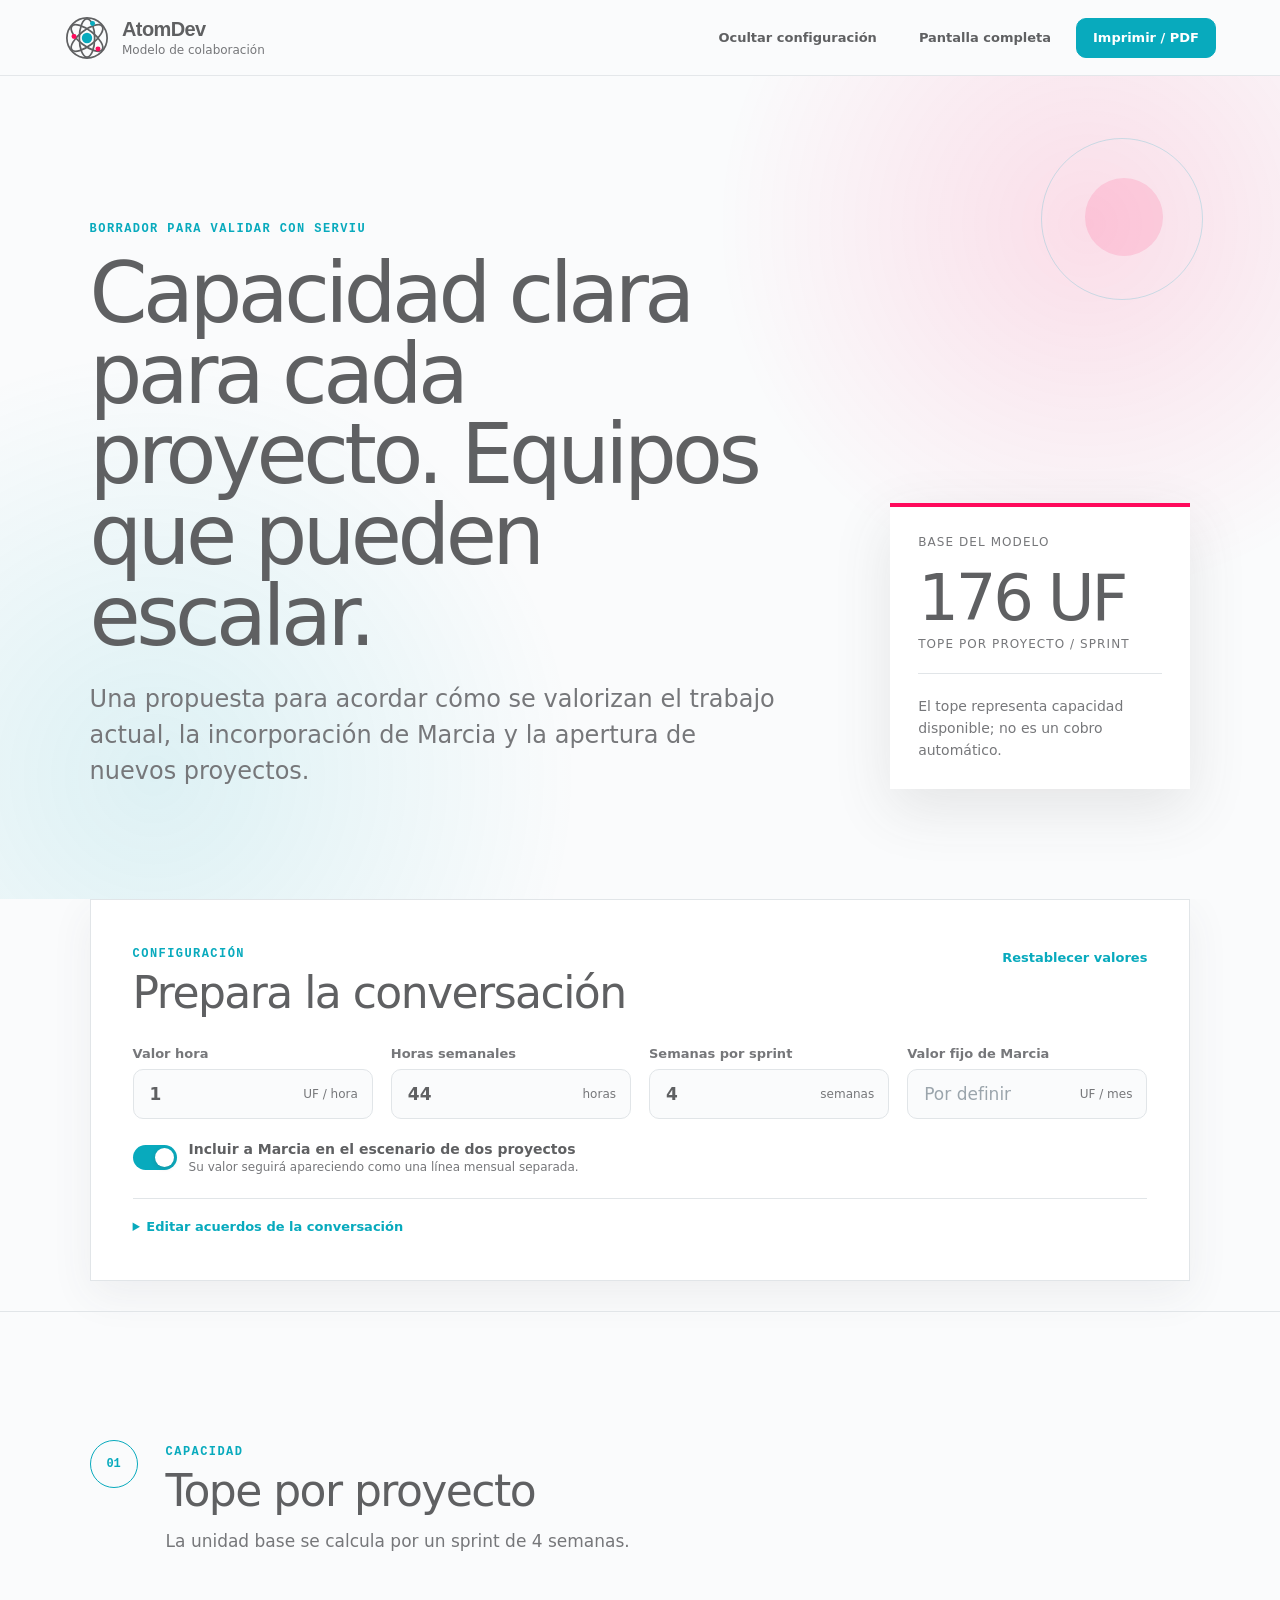
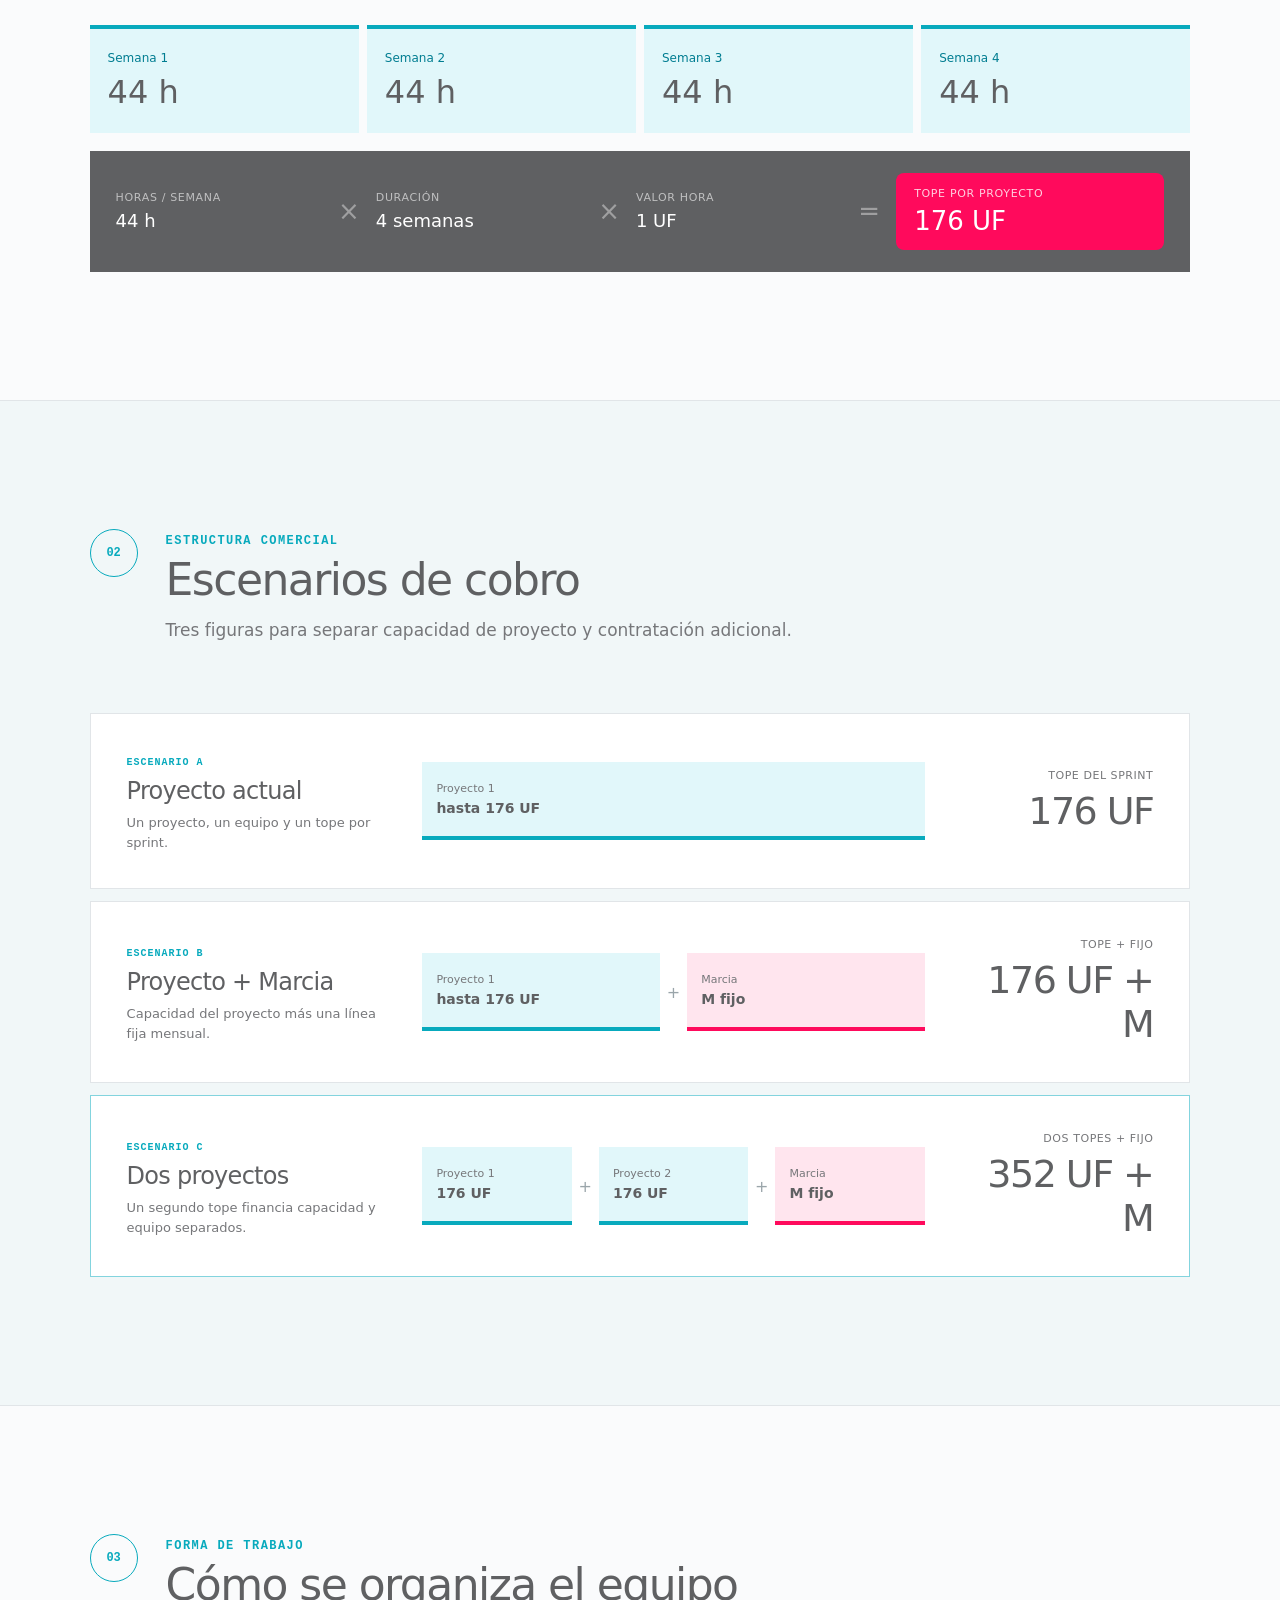
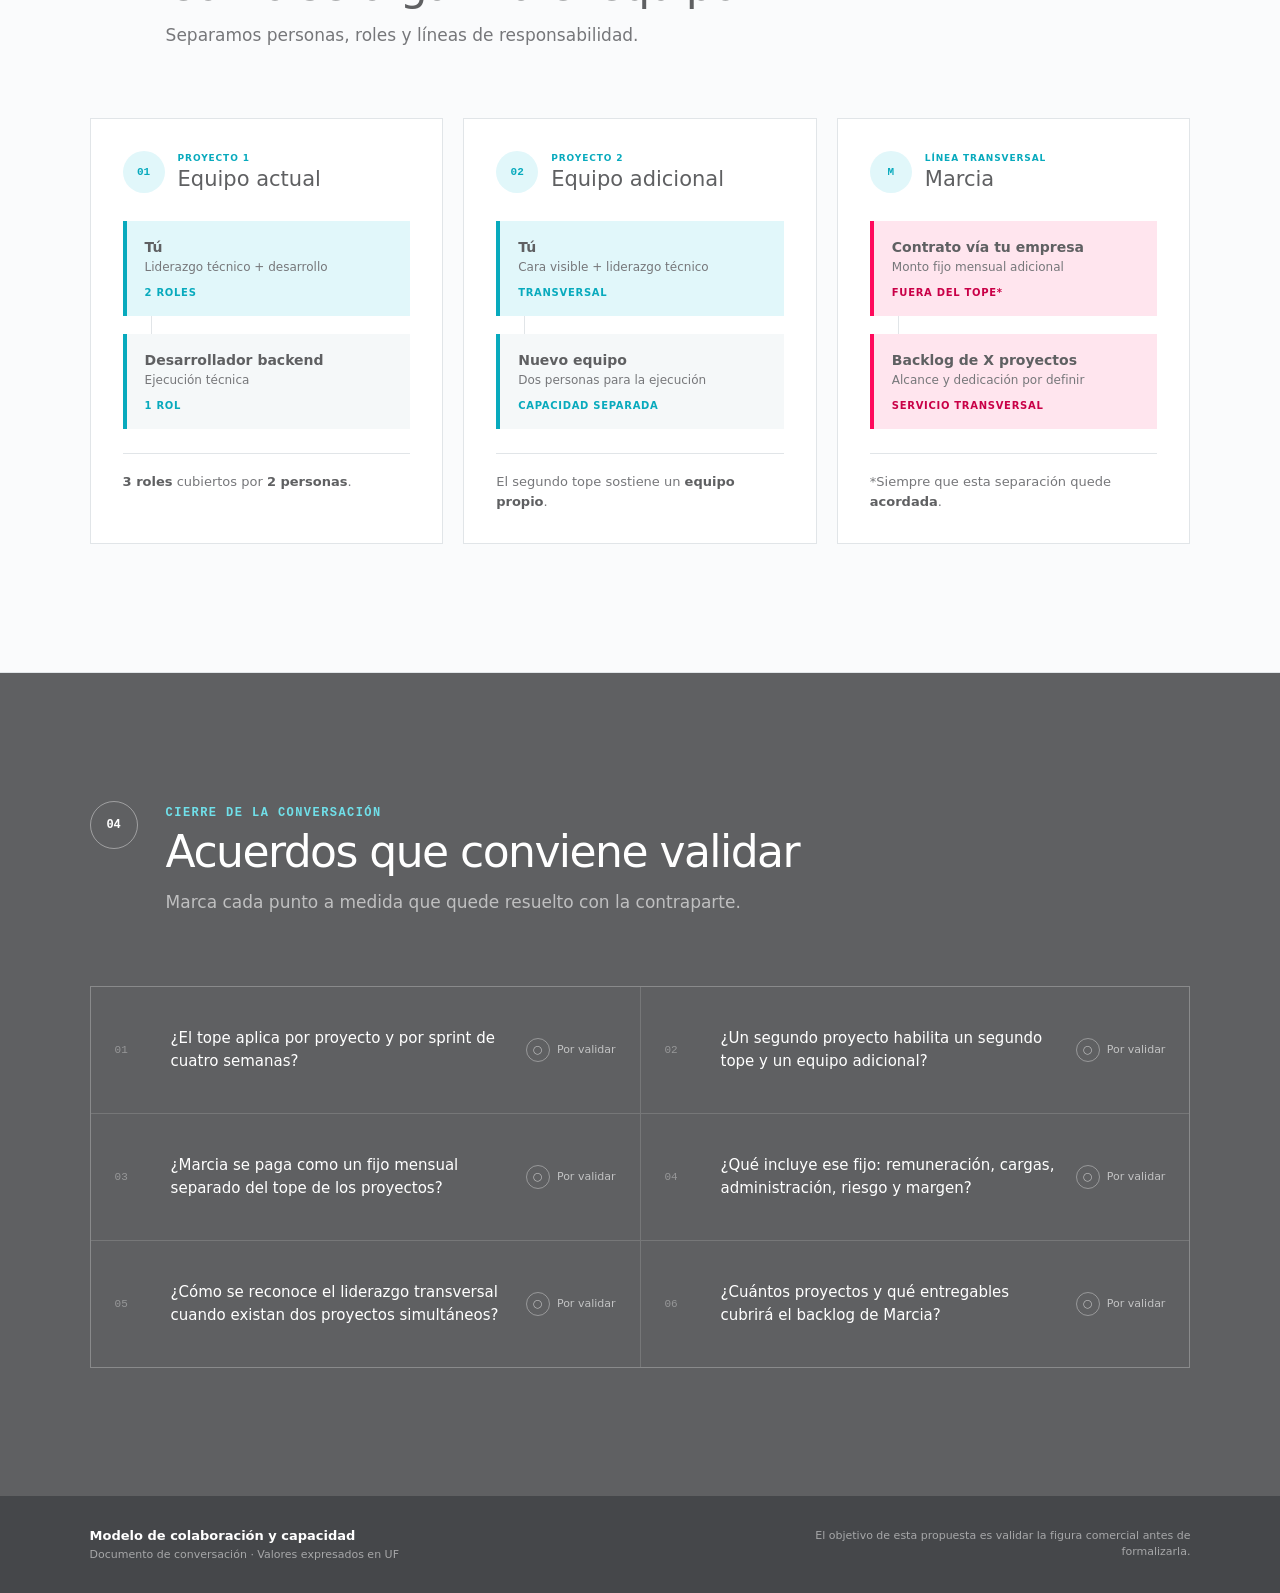
==== modelo-colaboracion-serviu-html/index.html @ a987d075 "Add AtomDev proposal projects" ====
<!doctype html>
<html lang="es">
<head>
  <meta charset="utf-8">
  <meta name="viewport" content="width=device-width, initial-scale=1">
  <meta name="description" content="Propuesta visual para validar capacidad, equipos y escenarios comerciales con SERVIU.">
  <title>Modelo de colaboración y capacidad</title>
  <style>
    :root {
      --ink: #5f6062;
      --ink-soft: #76777a;
      --paper: #fafbfc;
      --surface: #fff;
      --line: #e1e5e8;
      --teal: #08aabd;
      --teal-dark: #007d91;
      --teal-light: #e1f7fa;
      --coral: #ff0a5c;
      --coral-light: #ffe5ee;
      --shadow: 0 20px 55px rgba(75, 76, 78, .12);
    }

    * { box-sizing: border-box; }
    html { scroll-behavior: smooth; }
    body {
      margin: 0;
      background: var(--paper);
      color: var(--ink);
      font-family: Inter, ui-sans-serif, system-ui, -apple-system, BlinkMacSystemFont, "Segoe UI", Arial, sans-serif;
      -webkit-font-smoothing: antialiased;
    }
    button, input { font: inherit; }
    button { color: inherit; }
    button:focus-visible, .text-button:focus-visible, .icon-button:focus-visible,
    .agreement-card:focus-visible, input:focus-visible, summary:focus-visible {
      outline: 3px solid rgba(8, 170, 189, .24);
      outline-offset: 2px;
    }
    .site-shell { min-height: 100vh; overflow: hidden; }
    .topbar {
      position: sticky; z-index: 50; top: 0;
      display: flex; align-items: center; justify-content: space-between;
      min-height: 76px; padding: 12px clamp(22px, 5vw, 76px);
      border-bottom: 1px solid rgba(225,229,232,.9);
      background: rgba(250,251,252,.94); backdrop-filter: blur(16px);
    }
    .brand { display: flex; align-items: center; gap: 12px; color: var(--ink); text-decoration: none; }
    .brand-mark { display: grid; width: 46px; height: 46px; place-items: center; }
    .brand-mark svg { display: block; width: 46px; height: 46px; }
    .brand strong, .brand small { display: block; }
    .brand strong { font-family: Calibri, "Segoe UI", sans-serif; font-size: 20px; font-weight: 600; letter-spacing: -.03em; }
    .brand small { margin-top: 2px; color: var(--ink-soft); font-size: 12px; }
    .top-actions { display: flex; align-items: center; gap: 8px; }
    .button {
      min-height: 40px; padding: 0 16px; border: 1px solid var(--line); border-radius: 10px;
      background: var(--surface); cursor: pointer; font-size: 13px; font-weight: 600;
      transition: transform 160ms ease, border-color 160ms ease, background 160ms ease;
    }
    .button:hover { transform: translateY(-1px); border-color: #b5c0bd; }
    .button-primary { border-color: var(--teal); background: var(--teal); color: #fff; }
    .button-primary:hover { border-color: var(--teal-dark); background: var(--teal-dark); }
    .button-ghost { border-color: transparent; background: transparent; }
    .button-small { min-height: 36px; padding-inline: 13px; }
    .hero {
      position: relative; display: grid; grid-template-columns: minmax(0,1.4fr) minmax(260px,.6fr);
      gap: clamp(36px,8vw,100px); align-items: end; min-height: 570px;
      padding: clamp(80px,11vw,145px) clamp(22px,7vw,108px) clamp(72px,9vw,110px);
      background: radial-gradient(circle at 85% 18%, rgba(255,10,92,.12), transparent 29%),
        radial-gradient(circle at 12% 85%, rgba(8,170,189,.12), transparent 32%), var(--paper);
    }
    .hero::before { position: absolute; top: 62px; right: 6vw; width: 160px; height: 160px; border: 1px solid rgba(8,170,189,.2); border-radius: 50%; content: ""; }
    .hero::after { position: absolute; top: 102px; right: calc(6vw + 40px); width: 78px; height: 78px; border-radius: 50%; background: rgba(255,10,92,.12); content: ""; }
    .hero-copy, .hero-summary { position: relative; z-index: 1; }
    .hero-copy { max-width: 850px; }
    .eyebrow, .section-kicker {
      color: var(--teal); font-family: ui-monospace, SFMono-Regular, Menlo, monospace;
      font-size: 12px; font-weight: 600; letter-spacing: .12em;
    }
    .hero h1 { max-width: 920px; margin: 18px 0 24px; font-size: clamp(46px,6.5vw,88px); font-weight: 500; letter-spacing: -.055em; line-height: .97; }
    .hero-copy p { max-width: 720px; margin: 0; color: var(--ink-soft); font-size: clamp(18px,2vw,24px); line-height: 1.5; }
    .hero-summary { padding: 28px; border-top: 4px solid var(--coral); background: var(--surface); box-shadow: var(--shadow); }
    .hero-summary > span, .hero-summary > small { display: block; color: var(--ink-soft); font-size: 12px; text-transform: uppercase; letter-spacing: .09em; }
    .hero-summary > strong { display: block; margin: 12px 0 2px; font-size: clamp(42px,5vw,66px); font-weight: 500; letter-spacing: -.05em; }
    .hero-rule { height: 1px; margin: 22px 0; background: var(--line); }
    .hero-summary p { margin: 0; color: var(--ink-soft); font-size: 14px; line-height: 1.55; }
    .settings-panel { margin: 0 clamp(22px,7vw,108px) 30px; padding: clamp(26px,4vw,42px); border: 1px solid var(--line); background: var(--surface); box-shadow: 0 14px 40px rgba(75,76,78,.07); }
    .settings-heading, .section-heading { display: flex; align-items: flex-start; justify-content: space-between; gap: 28px; }
    .settings-heading h2, .section-heading h2 { margin: 6px 0 0; font-size: clamp(28px,3.5vw,44px); font-weight: 500; letter-spacing: -.035em; }
    .text-button, .icon-button { border: 0; background: transparent; color: var(--teal); cursor: pointer; }
    .text-button { padding: 8px 0; font-size: 13px; font-weight: 600; }
    .settings-grid { display: grid; grid-template-columns: repeat(4,minmax(0,1fr)); gap: 18px; margin-top: 28px; }
    .settings-grid label > span { display: block; margin-bottom: 8px; color: var(--ink-soft); font-size: 13px; font-weight: 600; }
    .input-unit { display: flex; align-items: center; min-height: 50px; padding: 0 14px; border: 1px solid var(--line); border-radius: 10px; background: var(--paper); }
    .input-unit:focus-within { border-color: var(--teal); box-shadow: 0 0 0 3px rgba(8,170,189,.1); }
    .input-unit input { width: 100%; min-width: 0; border: 0; outline: 0; background: transparent; color: var(--ink); font-size: 17px; font-weight: 600; }
    .input-unit input::placeholder { color: #9ba5ac; font-weight: 400; }
    .input-unit b { flex: none; color: var(--ink-soft); font-size: 12px; font-weight: 500; }
    .switch-row { display: flex; align-items: center; gap: 12px; margin-top: 22px; cursor: pointer; }
    .switch-row > input { position: absolute; width: 1px; height: 1px; opacity: 0; }
    .switch { position: relative; display: inline-flex; flex: none; width: 44px; height: 25px; padding: 3px; border-radius: 999px; background: #bdc7c8; transition: background 160ms ease; }
    .switch span { width: 19px; height: 19px; border-radius: 50%; background: #fff; box-shadow: 0 1px 4px rgba(75,76,78,.25); transition: transform 160ms ease; }
    .switch-row input:checked + .switch { background: var(--teal); }
    .switch-row input:checked + .switch span { transform: translateX(19px); }
    .switch-row strong, .switch-row small { display: block; }
    .switch-row strong { font-size: 14px; }
    .switch-row small { margin-top: 3px; color: var(--ink-soft); font-size: 12px; }
    .agreements-editor { margin-top: 24px; border-top: 1px solid var(--line); }
    .agreements-editor summary { padding: 20px 0 4px; color: var(--teal); cursor: pointer; font-size: 13px; font-weight: 600; }
    .editor-list { display: grid; gap: 8px; margin-top: 14px; }
    .editor-row { display: grid; grid-template-columns: 30px minmax(0,1fr) 38px; gap: 8px; align-items: center; }
    .editor-row > span { color: var(--ink-soft); font-family: ui-monospace, SFMono-Regular, Menlo, monospace; font-size: 11px; }
    .editor-row input { min-width: 0; padding: 10px 12px; border: 1px solid var(--line); border-radius: 8px; background: var(--paper); color: var(--ink); }
    .icon-button { min-height: 36px; font-size: 20px; }
    .add-row { grid-template-columns: 30px minmax(0,1fr) auto; }
    .content-section { padding: clamp(78px,10vw,132px) clamp(22px,7vw,108px); border-top: 1px solid var(--line); }
    .section-heading { justify-content: flex-start; max-width: 850px; margin-bottom: clamp(40px,6vw,70px); }
    .section-number { display: grid; flex: none; width: 48px; height: 48px; place-items: center; border: 1px solid var(--teal); border-radius: 50%; color: var(--teal); font-family: ui-monospace, SFMono-Regular, Menlo, monospace; font-size: 12px; font-weight: 600; }
    .section-heading p { margin: 12px 0 0; color: var(--ink-soft); font-size: 17px; line-height: 1.55; }
    .weeks-track { display: grid; gap: 8px; }
    .week-cell { min-width: 0; padding: 22px 18px; border-top: 4px solid var(--teal); background: var(--teal-light); }
    .week-cell span, .week-cell strong { display: block; }
    .week-cell span { color: var(--teal-dark); font-size: 12px; }
    .week-cell strong { margin-top: 8px; font-size: clamp(22px,2.5vw,32px); font-weight: 500; }
    .calculation-strip { display: grid; grid-template-columns: 1fr auto 1fr auto 1fr auto 1.3fr; gap: 16px; align-items: center; margin-top: 18px; padding: 22px 26px; background: var(--ink); color: #fff; }
    .calculation-strip > span { color: rgba(255,255,255,.4); font-size: 26px; }
    .calculation-strip div small, .calculation-strip div strong { display: block; }
    .calculation-strip div small { color: rgba(255,255,255,.6); font-size: 11px; letter-spacing: .06em; text-transform: uppercase; }
    .calculation-strip div strong { margin-top: 6px; font-size: 18px; font-weight: 500; }
    .calculation-strip .result { padding: 14px 18px; border-radius: 8px; background: var(--coral); }
    .calculation-strip .result small { color: rgba(255,255,255,.8); }
    .calculation-strip .result strong { font-size: 26px; }
    .scenarios-section { background: #f1f7f8; }
    .scenario-list { display: grid; gap: 12px; }
    .scenario-card { display: grid; grid-template-columns: minmax(190px,.8fr) minmax(350px,1.5fr) minmax(170px,.6fr); gap: 28px; align-items: center; padding: clamp(24px,3vw,36px); border: 1px solid var(--line); background: var(--surface); transition: transform 180ms ease, box-shadow 180ms ease; }
    .scenario-card:hover { transform: translateY(-2px); box-shadow: var(--shadow); }
    .featured-scenario { border-color: rgba(8,170,189,.5); }
    .scenario-label > span { color: var(--teal); font-family: ui-monospace, SFMono-Regular, Menlo, monospace; font-size: 10px; font-weight: 600; letter-spacing: .1em; }
    .scenario-label h3 { margin: 8px 0; font-size: 24px; font-weight: 500; letter-spacing: -.03em; }
    .scenario-label p { margin: 0; color: var(--ink-soft); font-size: 13px; line-height: 1.5; }
    .formula-pieces { display: flex; align-items: stretch; gap: 7px; min-width: 0; }
    .formula-pieces > b { align-self: center; color: #9aa5aa; font-weight: 400; }
    .formula-piece { display: flex; flex: 1 1 0; min-width: 0; flex-direction: column; justify-content: center; min-height: 78px; padding: 14px; border-bottom: 4px solid var(--teal); background: var(--teal-light); }
    .formula-piece small, .formula-piece strong { display: block; }
    .formula-piece small { color: var(--ink-soft); font-size: 11px; }
    .formula-piece strong { margin-top: 5px; font-size: 14px; font-weight: 600; }
    .formula-piece.marcia-piece { border-bottom-color: var(--coral); background: var(--coral-light); }
    .scenario-total { text-align: right; }
    .scenario-total small, .scenario-total strong { display: block; }
    .scenario-total small { color: var(--ink-soft); font-size: 11px; letter-spacing: .05em; text-transform: uppercase; }
    .scenario-total strong { margin-top: 7px; font-size: clamp(24px,3vw,38px); font-weight: 500; letter-spacing: -.04em; }
    .teams-grid { display: grid; grid-template-columns: repeat(3,minmax(0,1fr)); gap: 20px; }
    .team-column { padding: clamp(22px,3vw,32px); border: 1px solid var(--line); background: var(--surface); }
    .team-title { display: flex; align-items: center; gap: 13px; margin-bottom: 28px; }
    .team-icon { display: grid; width: 42px; height: 42px; place-items: center; border-radius: 50%; background: var(--teal-light); color: var(--teal); font-family: ui-monospace, SFMono-Regular, Menlo, monospace; font-size: 11px; font-weight: 600; }
    .team-title small, .team-title h3 { display: block; }
    .team-title small { color: var(--teal); font-size: 9px; font-weight: 600; letter-spacing: .1em; }
    .team-title h3 { margin: 4px 0 0; font-size: 21px; font-weight: 500; }
    .team-node { position: relative; padding: 18px; border-left: 4px solid var(--teal); background: #f5f8f9; }
    .team-node strong, .team-node span, .team-node em { display: block; }
    .team-node strong { font-size: 14px; }
    .team-node span { margin-top: 5px; color: var(--ink-soft); font-size: 12px; }
    .team-node em { margin-top: 13px; color: var(--teal); font-size: 10px; font-style: normal; font-weight: 600; letter-spacing: .07em; text-transform: uppercase; }
    .lead-node { background: var(--teal-light); }
    .marcia-node { border-left-color: var(--coral); background: var(--coral-light); }
    .marcia-node em { color: #c90047; }
    .connector { width: 1px; height: 18px; margin-left: 28px; background: var(--line); }
    .team-summary { margin: 24px 0 0; padding-top: 18px; border-top: 1px solid var(--line); color: var(--ink-soft); font-size: 13px; line-height: 1.5; }
    .team-summary strong { color: var(--ink); }
    .agreements-section { background: var(--ink); color: #fff; }
    .agreements-section .section-number { border-color: rgba(255,255,255,.4); color: #fff; }
    .agreements-section .section-kicker { color: #70e0ea; }
    .agreements-section .section-heading p { color: rgba(255,255,255,.6); }
    .agreement-grid { display: grid; grid-template-columns: repeat(2,minmax(0,1fr)); gap: 1px; overflow: hidden; border: 1px solid rgba(255,255,255,.14); background: rgba(255,255,255,.14); }
    .agreement-card { display: grid; grid-template-columns: 38px minmax(0,1fr) auto; gap: 18px; align-items: center; min-height: 126px; padding: 24px; border: 0; background: var(--ink); color: #fff; text-align: left; cursor: pointer; transition: background 160ms ease; }
    .agreement-card:hover { background: #575a5f; }
    .agreement-card.confirmed { background: var(--teal-dark); }
    .agreement-index { color: rgba(255,255,255,.35); font-family: ui-monospace, SFMono-Regular, Menlo, monospace; font-size: 11px; }
    .agreement-text { font-size: 15px; line-height: 1.5; }
    .agreement-status { display: flex; align-items: center; gap: 7px; color: rgba(255,255,255,.62); font-size: 11px; white-space: nowrap; }
    .agreement-status i { display: grid; width: 24px; height: 24px; place-items: center; border: 1px solid rgba(255,255,255,.35); border-radius: 50%; font-style: normal; }
    .confirmed .agreement-status { color: #fff; }
    .confirmed .agreement-status i { border-color: #fff; background: #fff; color: var(--teal-dark); }
    footer { display: flex; align-items: center; justify-content: space-between; gap: 32px; padding: 32px clamp(22px,7vw,108px); background: #45474a; color: #fff; }
    footer strong, footer span { display: block; }
    footer strong { font-size: 13px; }
    footer span, footer p { color: rgba(255,255,255,.52); font-size: 11px; }
    footer span { margin-top: 5px; }
    footer p { max-width: 430px; margin: 0; text-align: right; line-height: 1.5; }

    @media (max-width: 1050px) {
      .hero { grid-template-columns: 1fr; min-height: auto; }
      .hero-summary { max-width: 440px; }
      .settings-grid { grid-template-columns: repeat(2,minmax(0,1fr)); }
      .scenario-card { grid-template-columns: minmax(180px,.8fr) minmax(340px,1.5fr); }
      .scenario-total { grid-column: 2; text-align: left; }
      .teams-grid { grid-template-columns: 1fr 1fr; }
      .marcia-column { grid-column: 1 / -1; }
    }
    @media (max-width: 760px) {
      .topbar { align-items: flex-start; gap: 14px; }
      .brand small, .desktop-action { display: none; }
      .top-actions { flex-wrap: wrap; justify-content: flex-end; }
      .button { min-height: 36px; padding: 0 11px; font-size: 11px; }
      .hero { padding-top: 82px; }
      .hero h1 { font-size: clamp(45px,13vw,67px); }
      .hero::before, .hero::after { display: none; }
      .settings-grid, .teams-grid, .agreement-grid { grid-template-columns: 1fr; }
      .marcia-column { grid-column: auto; }
      .weeks-track { grid-template-columns: repeat(2,minmax(0,1fr)) !important; }
      .calculation-strip { grid-template-columns: 1fr auto 1fr; }
      .calculation-strip > span:nth-of-type(3) { display: none; }
      .calculation-strip .result { grid-column: 1 / -1; }
      .scenario-card { grid-template-columns: 1fr; }
      .scenario-total { grid-column: auto; }
      .formula-pieces { flex-wrap: wrap; }
      .formula-piece { min-width: 130px; }
      .agreement-card { grid-template-columns: 32px minmax(0,1fr); }
      .agreement-status { grid-column: 2; }
      footer { align-items: flex-start; flex-direction: column; }
      footer p { text-align: left; }
    }
    @media (max-width: 470px) {
      .topbar { position: relative; flex-direction: column; }
      .top-actions { width: 100%; justify-content: flex-start; }
      .hero { padding-top: 56px; }
      .settings-heading { flex-direction: column; gap: 4px; }
      .settings-grid { grid-template-columns: 1fr; }
      .weeks-track { grid-template-columns: 1fr !important; }
      .calculation-strip { grid-template-columns: 1fr; }
      .calculation-strip > span { display: none; }
      .section-heading { flex-direction: column; }
      .editor-row, .add-row { grid-template-columns: 24px minmax(0,1fr); }
      .editor-row .icon-button, .add-row .button { grid-column: 2; justify-self: start; }
    }
    @media print {
      :root { --paper: #fff; }
      @page { margin: 12mm; size: A4 landscape; }
      body { background: #fff; print-color-adjust: exact; -webkit-print-color-adjust: exact; }
      .topbar, .settings-panel { display: none !important; }
      .hero { min-height: 172mm; padding: 28mm 18mm; break-after: page; }
      .content-section { min-height: 170mm; padding: 18mm; break-before: page; }
      .scenario-card, .team-column, .agreement-card { break-inside: avoid; }
      .scenario-card:hover { transform: none; box-shadow: none; }
      footer { display: none; }
    }
  </style>
</head>
<body>
  <main class="site-shell">
    <header class="topbar">
      <a class="brand" href="#inicio" aria-label="Ir al inicio">
        <span class="brand-mark" aria-hidden="true">
          <svg viewBox="0 0 48 48" role="img" aria-label="Símbolo AtomDev">
            <circle cx="24" cy="24" r="21" fill="none" stroke="#5f6062" stroke-width="1.8"/>
            <ellipse cx="24" cy="24" rx="8" ry="20" fill="none" stroke="#5f6062" stroke-width="1.8" transform="rotate(0 24 24)"/>
            <ellipse cx="24" cy="24" rx="8" ry="20" fill="none" stroke="#5f6062" stroke-width="1.8" transform="rotate(52 24 24)"/>
            <ellipse cx="24" cy="24" rx="8" ry="20" fill="none" stroke="#5f6062" stroke-width="1.8" transform="rotate(-52 24 24)"/>
            <circle cx="24" cy="24" r="5.4" fill="#08aabd"/>
            <circle cx="29.8" cy="8.8" r="2.6" fill="#08aabd"/>
            <circle cx="10.5" cy="22.5" r="2.6" fill="#ff0a5c"/>
            <circle cx="35.5" cy="35.5" r="2.6" fill="#ff0a5c"/>
          </svg>
        </span>
        <span><strong>AtomDev</strong><small>Modelo de colaboración</small></span>
      </a>
      <nav class="top-actions" aria-label="Controles de presentación">
        <button class="button button-ghost" id="toggle-settings">Ocultar configuración</button>
        <button class="button button-ghost desktop-action" id="fullscreen-button">Pantalla completa</button>
        <button class="button button-primary" id="print-button">Imprimir / PDF</button>
      </nav>
    </header>

    <section class="hero" id="inicio">
      <div class="hero-copy">
        <span class="eyebrow">BORRADOR PARA VALIDAR CON SERVIU</span>
        <h1>Capacidad clara para cada proyecto. Equipos que pueden escalar.</h1>
        <p>Una propuesta para acordar cómo se valorizan el trabajo actual, la incorporación de Marcia y la apertura de nuevos proyectos.</p>
      </div>
      <div class="hero-summary" aria-label="Resumen del modelo">
        <span>Base del modelo</span>
        <strong id="hero-project-cap">176 UF</strong>
        <small>tope por proyecto / sprint</small>
        <div class="hero-rule"></div>
        <p>El tope representa capacidad disponible; no es un cobro automático.</p>
      </div>
    </section>

    <section class="settings-panel" id="settings-panel" aria-labelledby="settings-title">
      <div class="settings-heading">
        <div><span class="section-kicker">CONFIGURACIÓN</span><h2 id="settings-title">Prepara la conversación</h2></div>
        <button class="text-button" id="reset-button">Restablecer valores</button>
      </div>
      <div class="settings-grid">
        <label><span>Valor hora</span><div class="input-unit"><input id="hourly-rate" type="number" min="0" step="0.1" value="1"><b>UF / hora</b></div></label>
        <label><span>Horas semanales</span><div class="input-unit"><input id="weekly-hours" type="number" min="1" max="168" step="1" value="44"><b>horas</b></div></label>
        <label><span>Semanas por sprint</span><div class="input-unit"><input id="sprint-weeks" type="number" min="1" max="8" step="1" value="4"><b>semanas</b></div></label>
        <label><span>Valor fijo de Marcia</span><div class="input-unit"><input id="marcia-fee" type="number" min="0" step="0.1" placeholder="Por definir"><b>UF / mes</b></div></label>
      </div>
      <label class="switch-row">
        <input id="marcia-multi" type="checkbox" checked>
        <span class="switch" aria-hidden="true"><span></span></span>
        <span><strong>Incluir a Marcia en el escenario de dos proyectos</strong><small>Su valor seguirá apareciendo como una línea mensual separada.</small></span>
      </label>
      <details class="agreements-editor">
        <summary>Editar acuerdos de la conversación</summary>
        <div class="editor-list" id="editor-list"></div>
      </details>
    </section>

    <section class="content-section" id="tope">
      <div class="section-heading"><span class="section-number">01</span><div><span class="section-kicker">CAPACIDAD</span><h2>Tope por proyecto</h2><p>La unidad base se calcula por un sprint de <span id="sprint-copy">4</span> semanas.</p></div></div>
      <div class="weeks-track" id="weeks-track" aria-label="Semanas del sprint"></div>
      <div class="calculation-strip">
        <div><small>Horas / semana</small><strong id="calc-hours">44 h</strong></div><span>×</span>
        <div><small>Duración</small><strong id="calc-weeks">4 semanas</strong></div><span>×</span>
        <div><small>Valor hora</small><strong id="calc-rate">1 UF</strong></div><span>=</span>
        <div class="result"><small>Tope por proyecto</small><strong id="calc-cap">176 UF</strong></div>
      </div>
    </section>

    <section class="content-section scenarios-section" id="escenarios">
      <div class="section-heading"><span class="section-number">02</span><div><span class="section-kicker">ESTRUCTURA COMERCIAL</span><h2>Escenarios de cobro</h2><p>Tres figuras para separar capacidad de proyecto y contratación adicional.</p></div></div>
      <div class="scenario-list">
        <article class="scenario-card"><div class="scenario-label"><span>ESCENARIO A</span><h3>Proyecto actual</h3><p>Un proyecto, un equipo y un tope por sprint.</p></div><div class="formula-pieces"><div class="formula-piece project-piece"><small>Proyecto 1</small><strong id="scenario-a-cap">hasta 176 UF</strong></div></div><div class="scenario-total"><small>Tope del sprint</small><strong id="scenario-a-total">176 UF</strong></div></article>
        <article class="scenario-card"><div class="scenario-label"><span>ESCENARIO B</span><h3>Proyecto + Marcia</h3><p>Capacidad del proyecto más una línea fija mensual.</p></div><div class="formula-pieces"><div class="formula-piece project-piece"><small>Proyecto 1</small><strong id="scenario-b-cap">hasta 176 UF</strong></div><b>+</b><div class="formula-piece marcia-piece"><small>Marcia</small><strong id="scenario-b-fee">M fijo</strong></div></div><div class="scenario-total"><small>Tope + fijo</small><strong id="scenario-b-total">176 UF + M</strong></div></article>
        <article class="scenario-card featured-scenario"><div class="scenario-label"><span>ESCENARIO C</span><h3>Dos proyectos</h3><p>Un segundo tope financia capacidad y equipo separados.</p></div><div class="formula-pieces" id="scenario-c-pieces"></div><div class="scenario-total"><small id="scenario-c-label">Dos topes + fijo</small><strong id="scenario-c-total">352 UF + M</strong></div></article>
      </div>
    </section>

    <section class="content-section" id="equipos">
      <div class="section-heading"><span class="section-number">03</span><div><span class="section-kicker">FORMA DE TRABAJO</span><h2>Cómo se organiza el equipo</h2><p>Separamos personas, roles y líneas de responsabilidad.</p></div></div>
      <div class="teams-grid">
        <article class="team-column"><div class="team-title"><span class="team-icon">01</span><div><small>PROYECTO 1</small><h3>Equipo actual</h3></div></div><div class="team-node lead-node"><strong>Tú</strong><span>Liderazgo técnico + desarrollo</span><em>2 roles</em></div><div class="connector"></div><div class="team-node"><strong>Desarrollador backend</strong><span>Ejecución técnica</span><em>1 rol</em></div><p class="team-summary"><strong>3 roles</strong> cubiertos por <strong>2 personas</strong>.</p></article>
        <article class="team-column"><div class="team-title"><span class="team-icon">02</span><div><small>PROYECTO 2</small><h3>Equipo adicional</h3></div></div><div class="team-node lead-node"><strong>Tú</strong><span>Cara visible + liderazgo técnico</span><em>Transversal</em></div><div class="connector"></div><div class="team-node"><strong>Nuevo equipo</strong><span>Dos personas para la ejecución</span><em>Capacidad separada</em></div><p class="team-summary">El segundo tope sostiene un <strong>equipo propio</strong>.</p></article>
        <article class="team-column marcia-column"><div class="team-title"><span class="team-icon">M</span><div><small>LÍNEA TRANSVERSAL</small><h3>Marcia</h3></div></div><div class="team-node marcia-node"><strong>Contrato vía tu empresa</strong><span>Monto fijo mensual adicional</span><em>Fuera del tope*</em></div><div class="connector"></div><div class="team-node marcia-node"><strong>Backlog de X proyectos</strong><span>Alcance y dedicación por definir</span><em>Servicio transversal</em></div><p class="team-summary">*Siempre que esta separación quede <strong>acordada</strong>.</p></article>
      </div>
    </section>

    <section class="content-section agreements-section" id="acuerdos">
      <div class="section-heading"><span class="section-number">04</span><div><span class="section-kicker">CIERRE DE LA CONVERSACIÓN</span><h2>Acuerdos que conviene validar</h2><p>Marca cada punto a medida que quede resuelto con la contraparte.</p></div></div>
      <div class="agreement-grid" id="agreement-grid"></div>
    </section>

    <footer><div><strong>Modelo de colaboración y capacidad</strong><span>Documento de conversación · Valores expresados en UF</span></div><p>El objetivo de esta propuesta es validar la figura comercial antes de formalizarla.</p></footer>
  </main>

  <script>
    (() => {
      const defaults = {
        hourlyRate: 1,
        weeklyHours: 44,
        sprintWeeks: 4,
        marciaFee: "",
        marciaInMultiProject: true,
        agreements: [
          "¿El tope aplica por proyecto y por sprint de cuatro semanas?",
          "¿Un segundo proyecto habilita un segundo tope y un equipo adicional?",
          "¿Marcia se paga como un fijo mensual separado del tope de los proyectos?",
          "¿Qué incluye ese fijo: remuneración, cargas, administración, riesgo y margen?",
          "¿Cómo se reconoce el liderazgo transversal cuando existan dos proyectos simultáneos?",
          "¿Cuántos proyectos y qué entregables cubrirá el backlog de Marcia?"
        ]
      };
      const state = { ...defaults, agreements: defaults.agreements.map((text, index) => ({ id: `agreement-${index}`, text, confirmed: false })) };
      const $ = (id) => document.getElementById(id);
      const formatUF = (value) => new Intl.NumberFormat("es-CL", { minimumFractionDigits: Number.isInteger(value) ? 0 : 1, maximumFractionDigits: 2 }).format(value);
      const clamp = (value, min, max) => Math.min(Math.max(Number.isFinite(value) ? value : min, min), max);
      const escapeHTML = (value) => String(value).replace(/[&<>'"]/g, (char) => ({ "&":"&amp;", "<":"&lt;", ">":"&gt;", "'":"&#39;", '"':"&quot;" }[char]));

      function loadState() {
        try {
          const savedSettings = JSON.parse(localStorage.getItem("serviu-model-settings") || "null");
          const savedAgreements = JSON.parse(localStorage.getItem("serviu-model-agreements") || "null");
          if (savedSettings && typeof savedSettings === "object") Object.assign(state, savedSettings);
          if (Array.isArray(savedAgreements)) state.agreements = savedAgreements;
        } catch (_) { /* La presentación sigue funcionando aunque el navegador bloquee localStorage. */ }
      }
      function saveState() {
        try {
          localStorage.setItem("serviu-model-settings", JSON.stringify({ hourlyRate: state.hourlyRate, weeklyHours: state.weeklyHours, sprintWeeks: state.sprintWeeks, marciaFee: state.marciaFee, marciaInMultiProject: state.marciaInMultiProject }));
          localStorage.setItem("serviu-model-agreements", JSON.stringify(state.agreements));
        } catch (_) { /* Sin persistencia, la sesión sigue siendo usable. */ }
      }
      function inputValue(id, fallback) {
        const value = $(id).value;
        return value === "" ? fallback : Number(value);
      }
      function renderWeeks() {
        $("weeks-track").style.gridTemplateColumns = `repeat(${state.sprintWeeks}, minmax(0, 1fr))`;
        $("weeks-track").innerHTML = Array.from({ length: state.sprintWeeks }, (_, index) => `<div class="week-cell"><span>Semana ${index + 1}</span><strong>${formatUF(state.weeklyHours)} h</strong></div>`).join("");
      }
      function renderScenarios(projectCap, fee, hasFee) {
        const fixed = hasFee ? `${formatUF(fee)} UF` : "M fijo";
        $("scenario-a-cap").textContent = `hasta ${formatUF(projectCap)} UF`;
        $("scenario-a-total").textContent = `${formatUF(projectCap)} UF`;
        $("scenario-b-cap").textContent = `hasta ${formatUF(projectCap)} UF`;
        $("scenario-b-fee").textContent = fixed;
        $("scenario-b-total").textContent = hasFee ? `${formatUF(projectCap + fee)} UF` : `${formatUF(projectCap)} UF + M`;
        const pieces = [`<div class="formula-piece project-piece"><small>Proyecto 1</small><strong>${formatUF(projectCap)} UF</strong></div>`, `<b>+</b>`, `<div class="formula-piece project-piece"><small>Proyecto 2</small><strong>${formatUF(projectCap)} UF</strong></div>`];
        if (state.marciaInMultiProject) pieces.push(`<b>+</b><div class="formula-piece marcia-piece"><small>Marcia</small><strong>${fixed}</strong></div>`);
        $("scenario-c-pieces").innerHTML = pieces.join("");
        $("scenario-c-label").textContent = state.marciaInMultiProject ? "Dos topes + fijo" : "Dos topes";
        const total = projectCap * 2 + (state.marciaInMultiProject && hasFee ? fee : 0);
        $("scenario-c-total").textContent = state.marciaInMultiProject && !hasFee ? `${formatUF(projectCap * 2)} UF + M` : `${formatUF(total)} UF`;
      }
      function renderAgreements() {
        $("agreement-grid").innerHTML = state.agreements.map((agreement, index) => `<button class="agreement-card ${agreement.confirmed ? "confirmed" : ""}" data-agreement-id="${escapeHTML(agreement.id)}" aria-pressed="${agreement.confirmed}"><span class="agreement-index">${String(index + 1).padStart(2, "0")}</span><span class="agreement-text">${escapeHTML(agreement.text)}</span><span class="agreement-status"><i aria-hidden="true">${agreement.confirmed ? "✓" : "○"}</i>${agreement.confirmed ? "Validado" : "Por validar"}</span></button>`).join("");
      }
      function renderEditor() {
        $("editor-list").innerHTML = state.agreements.map((agreement, index) => `<div class="editor-row"><span>${String(index + 1).padStart(2, "0")}</span><input data-edit-id="${escapeHTML(agreement.id)}" aria-label="Texto del acuerdo ${index + 1}" value="${escapeHTML(agreement.text)}"><button class="icon-button" data-remove-id="${escapeHTML(agreement.id)}" aria-label="Eliminar acuerdo ${index + 1}">×</button></div>`).join("") + `<div class="editor-row add-row"><span>+</span><input id="new-agreement" placeholder="Agregar otro acuerdo o pregunta"><button class="button button-small" id="add-agreement">Agregar</button></div>`;
        $("add-agreement").addEventListener("click", addAgreement);
        $("new-agreement").addEventListener("keydown", (event) => { if (event.key === "Enter") addAgreement(); });
        $("editor-list").querySelectorAll("[data-edit-id]").forEach((input) => input.addEventListener("input", () => {
          const item = state.agreements.find((agreement) => agreement.id === input.dataset.editId);
          if (item) { item.text = input.value; renderAgreements(); saveState(); }
        }));
        $("editor-list").querySelectorAll("[data-remove-id]").forEach((button) => button.addEventListener("click", () => {
          state.agreements = state.agreements.filter((agreement) => agreement.id !== button.dataset.removeId); renderEditor(); renderAgreements(); saveState();
        }));
      }
      function addAgreement() {
        const input = $("new-agreement");
        const text = input.value.trim();
        if (!text) return;
        state.agreements.push({ id: `agreement-${Date.now()}`, text, confirmed: false });
        renderEditor(); renderAgreements(); saveState();
      }
      function render() {
        $("hourly-rate").value = state.hourlyRate;
        $("weekly-hours").value = state.weeklyHours;
        $("sprint-weeks").value = state.sprintWeeks;
        $("marcia-fee").value = state.marciaFee;
        $("marcia-multi").checked = state.marciaInMultiProject;
        const projectCap = state.hourlyRate * state.weeklyHours * state.sprintWeeks;
        const fee = Number(state.marciaFee);
        const hasFee = String(state.marciaFee).trim() !== "" && Number.isFinite(fee) && fee >= 0;
        $("hero-project-cap").textContent = `${formatUF(projectCap)} UF`;
        $("sprint-copy").textContent = state.sprintWeeks;
        $("calc-hours").textContent = `${formatUF(state.weeklyHours)} h`;
        $("calc-weeks").textContent = `${state.sprintWeeks} semanas`;
        $("calc-rate").textContent = `${formatUF(state.hourlyRate)} UF`;
        $("calc-cap").textContent = `${formatUF(projectCap)} UF`;
        renderWeeks(); renderScenarios(projectCap, fee, hasFee); renderAgreements(); renderEditor(); saveState();
      }
      function reset() {
        Object.assign(state, { hourlyRate: defaults.hourlyRate, weeklyHours: defaults.weeklyHours, sprintWeeks: defaults.sprintWeeks, marciaFee: defaults.marciaFee, marciaInMultiProject: defaults.marciaInMultiProject, agreements: defaults.agreements.map((text, index) => ({ id: `agreement-${index}`, text, confirmed: false })) });
        render();
      }
      $("toggle-settings").addEventListener("click", () => {
        const panel = $("settings-panel");
        const hidden = panel.hidden;
        panel.hidden = !hidden;
        $("toggle-settings").textContent = hidden ? "Ocultar configuración" : "Configurar";
      });
      $("print-button").addEventListener("click", () => window.print());
      $("fullscreen-button").addEventListener("click", async () => {
        try { if (!document.fullscreenElement) await document.documentElement.requestFullscreen(); else await document.exitFullscreen(); } catch (_) { /* No disponible en algunos navegadores. */ }
      });
      $("reset-button").addEventListener("click", reset);
      [["hourly-rate", "hourlyRate", 0, 999], ["weekly-hours", "weeklyHours", 1, 168], ["sprint-weeks", "sprintWeeks", 1, 8]].forEach(([id, key, min, max]) => $(id).addEventListener("input", (event) => { state[key] = clamp(event.target.valueAsNumber, min, max); render(); }));
      $("marcia-fee").addEventListener("input", (event) => { state.marciaFee = event.target.value; render(); });
      $("marcia-multi").addEventListener("change", (event) => { state.marciaInMultiProject = event.target.checked; render(); });
      $("agreement-grid").addEventListener("click", (event) => {
        const card = event.target.closest("[data-agreement-id]");
        if (!card) return;
        const item = state.agreements.find((agreement) => agreement.id === card.dataset.agreementId);
        if (item) { item.confirmed = !item.confirmed; renderAgreements(); saveState(); }
      });
      loadState();
      render();
    })();
  </script>
</body>
</html>
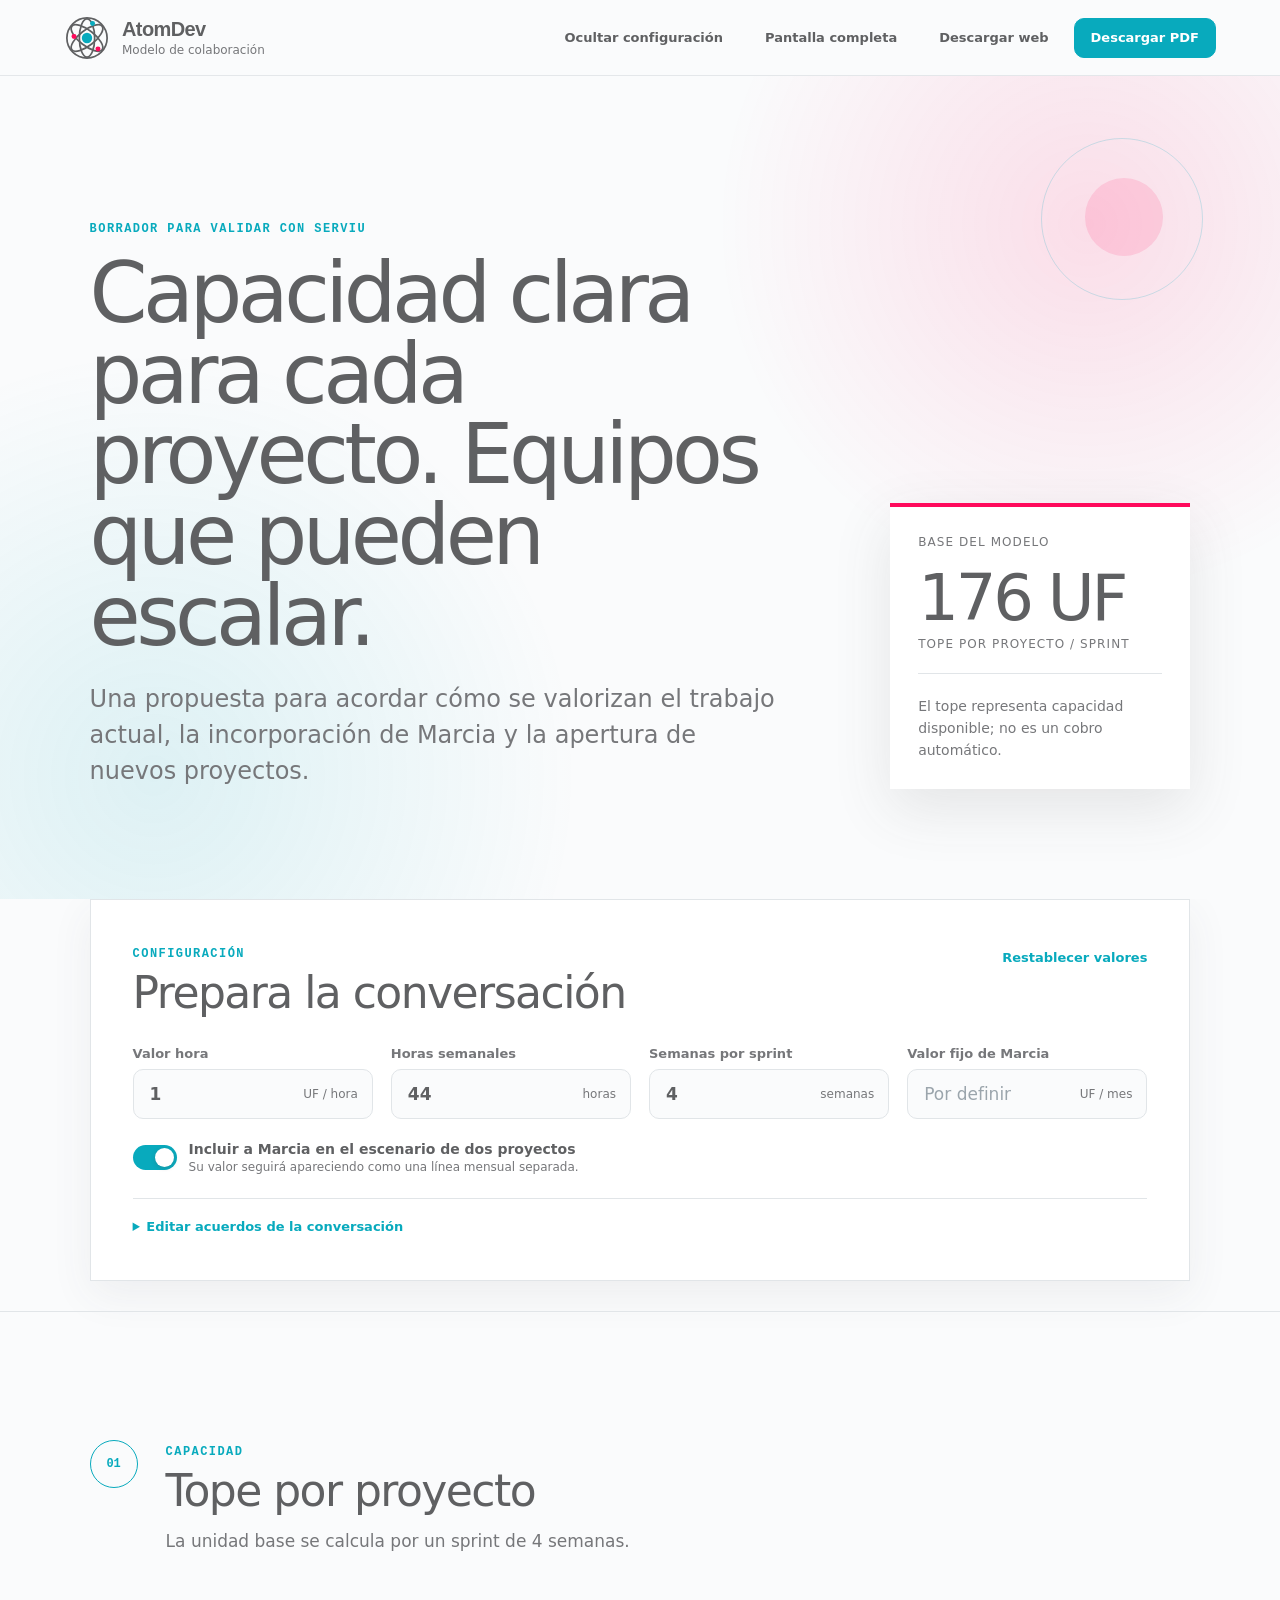
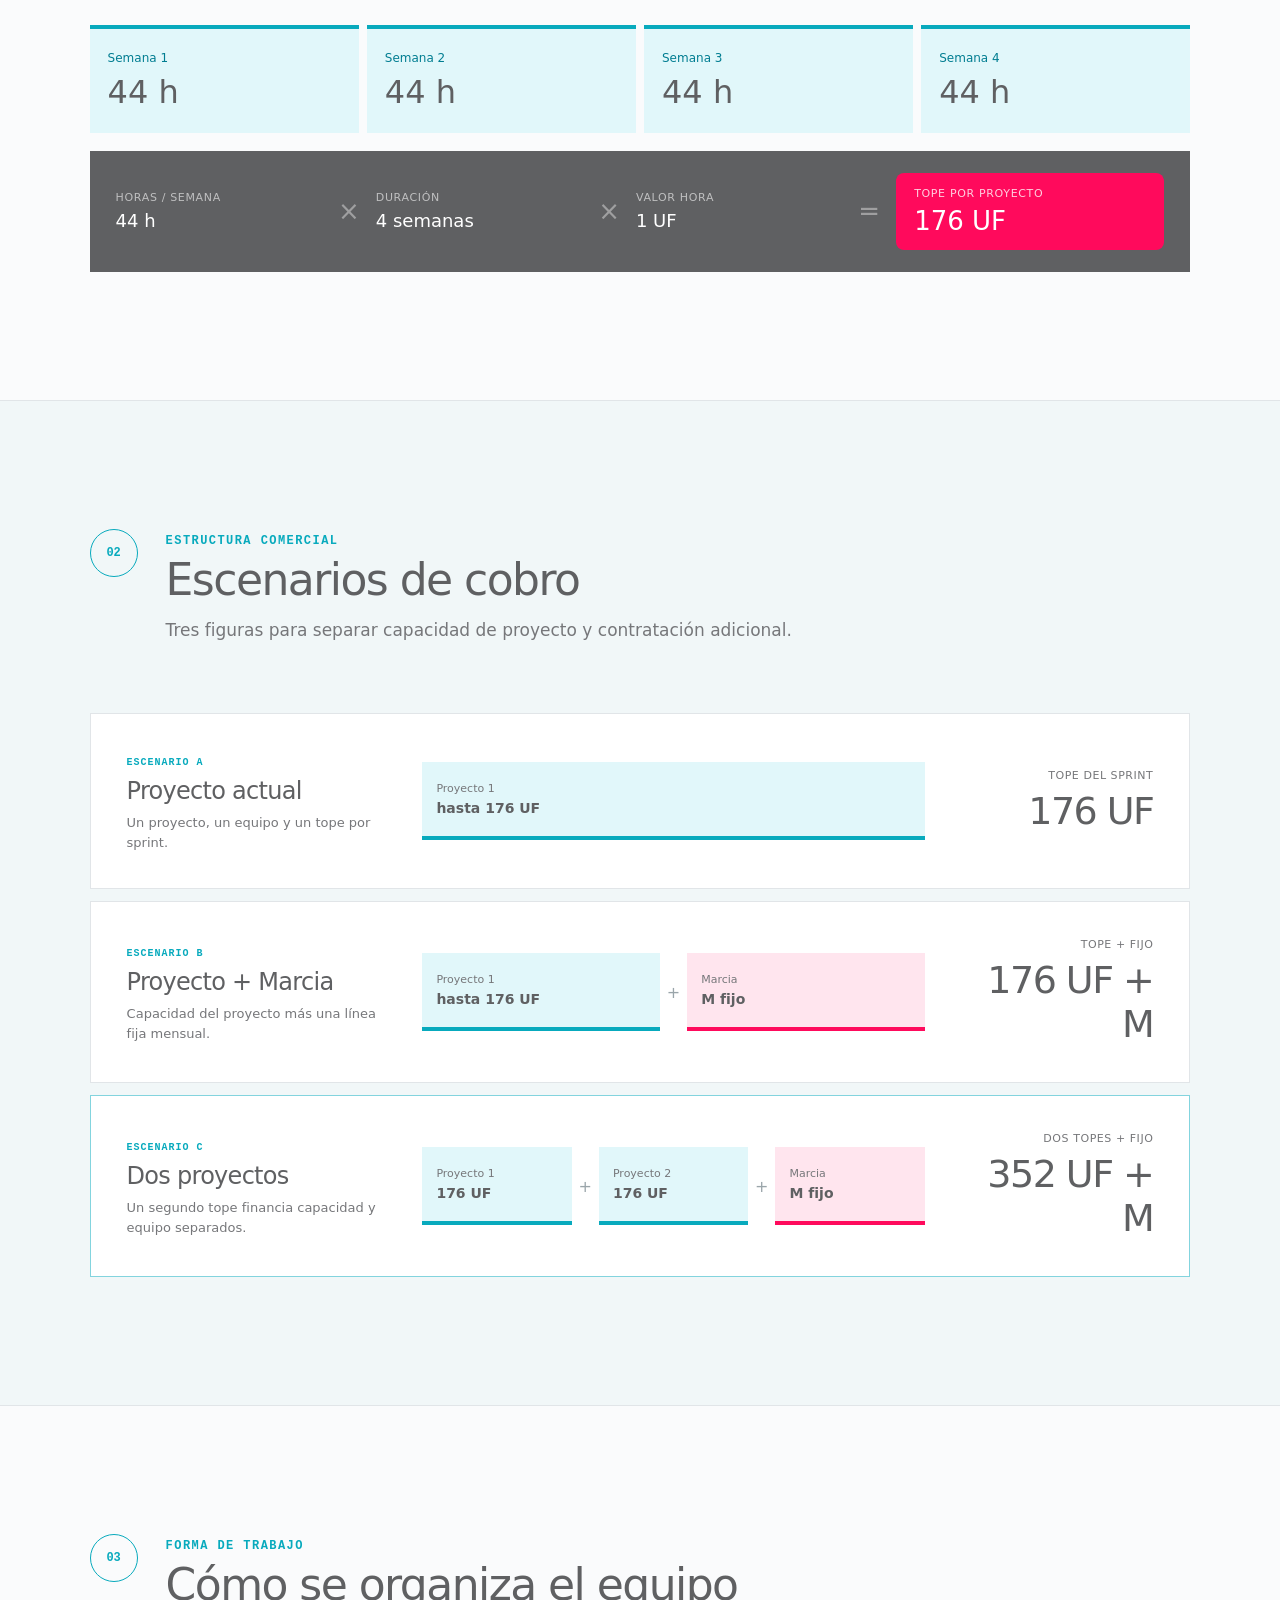
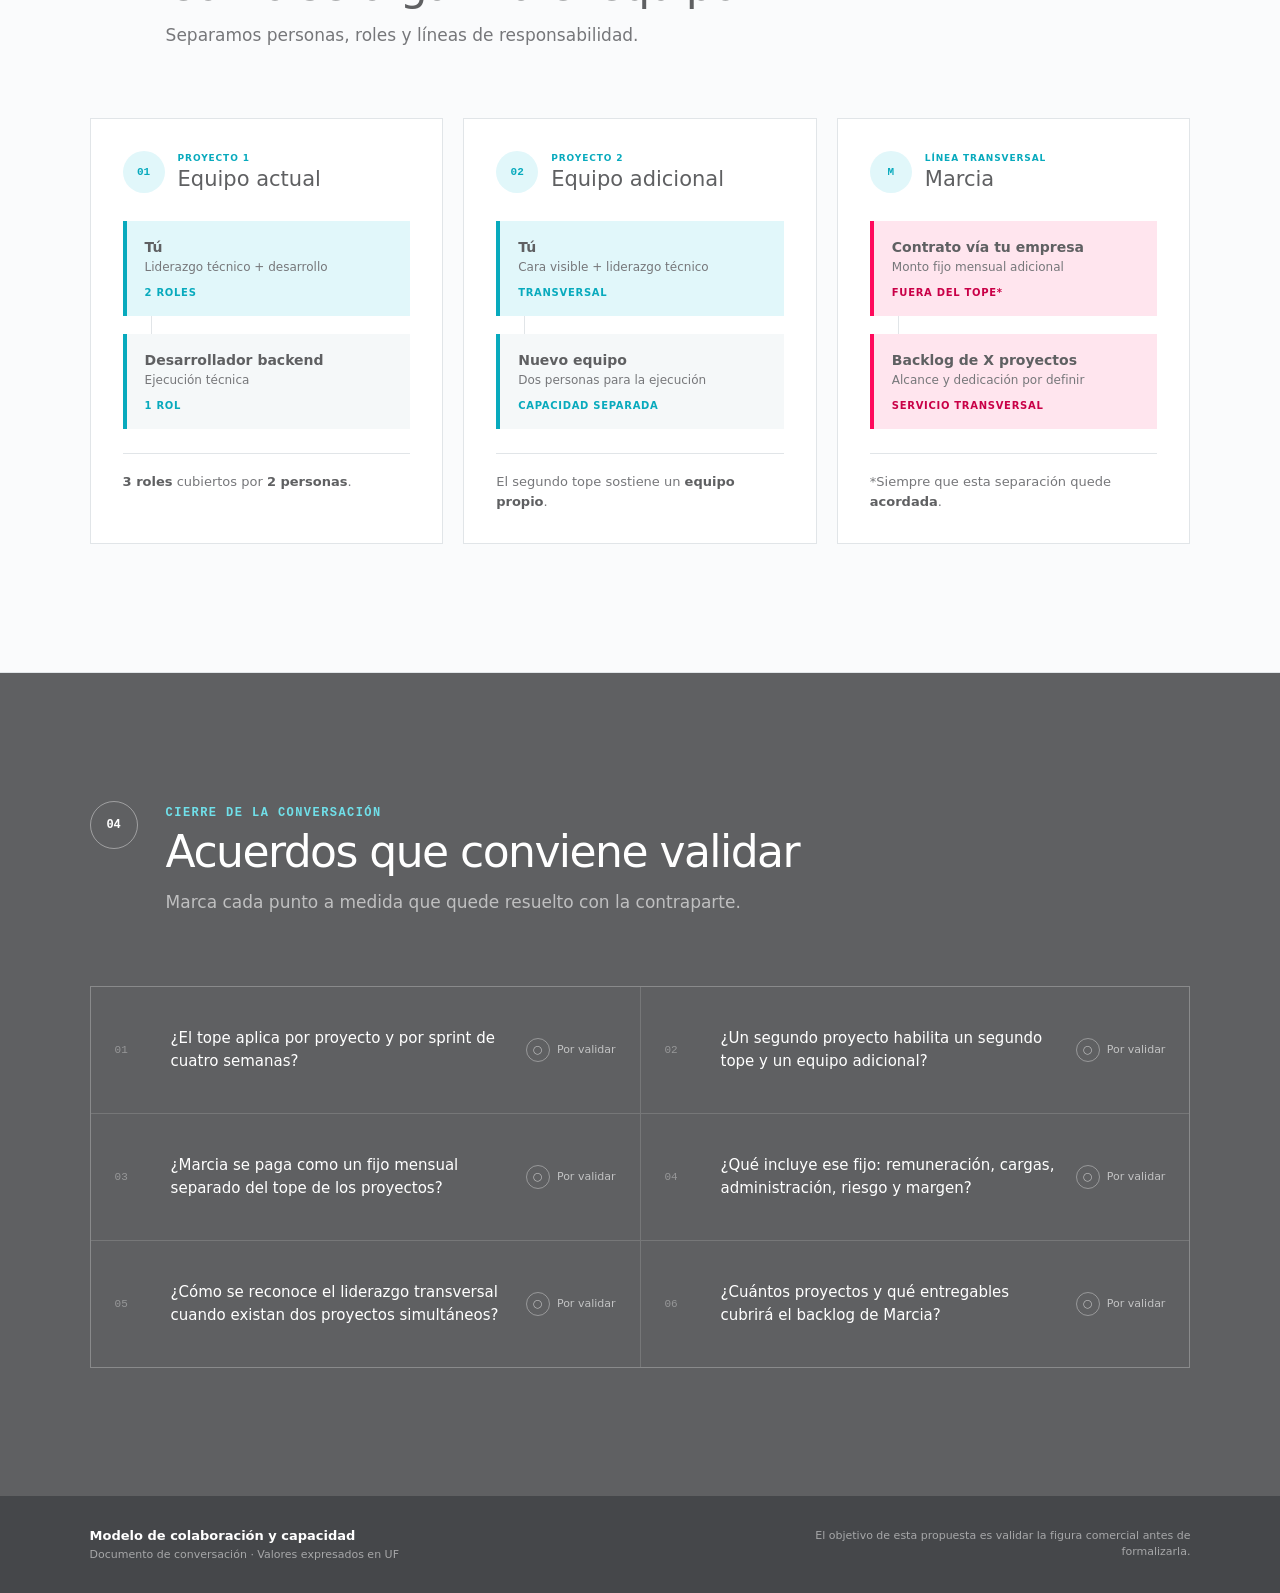
==== commit db52196f: "feat: print mode added" ====
--- a/modelo-colaboracion-serviu-html/index.html
+++ b/modelo-colaboracion-serviu-html/index.html
@@ -234,14 +234,61 @@
     }
     @media print {
       :root { --paper: #fff; }
-      @page { margin: 12mm; size: A4 landscape; }
-      body { background: #fff; print-color-adjust: exact; -webkit-print-color-adjust: exact; }
-      .topbar, .settings-panel { display: none !important; }
-      .hero { min-height: 172mm; padding: 28mm 18mm; break-after: page; }
-      .content-section { min-height: 170mm; padding: 18mm; break-before: page; }
-      .scenario-card, .team-column, .agreement-card { break-inside: avoid; }
+      @page { margin: 10mm; size: A4 landscape; }
+      html, body { width: auto; min-width: 0; background: #fff; }
+      body { font-size: 10pt; print-color-adjust: exact; -webkit-print-color-adjust: exact; }
+      .site-shell { min-height: 0; overflow: visible; }
+      .topbar, .settings-panel, footer { display: none !important; }
+      .hero, .content-section { width: 100%; min-height: 190mm; break-after: page; page-break-after: always; }
+      .hero {
+        display: grid !important;
+        grid-template-columns: minmax(0,1.4fr) minmax(70mm,.6fr) !important;
+        gap: 12mm !important;
+        align-items: center !important;
+        height: 190mm;
+        padding: 14mm;
+      }
+      .hero h1 { margin: 5mm 0 6mm; font-size: 16mm; line-height: .98; }
+      .hero-copy p { font-size: 4.5mm; line-height: 1.4; }
+      .hero-summary { max-width: none; padding: 7mm; box-shadow: 0 5mm 14mm rgba(75,76,78,.12); }
+      .hero-summary > strong { margin: 3mm 0 1mm; font-size: 11mm; }
+      .hero-summary p { font-size: 8.5pt; }
+      .content-section { padding: 10mm 12mm; break-before: page; page-break-before: always; }
+      .content-section:last-of-type { break-after: auto; page-break-after: auto; }
+      .section-heading { flex-direction: row !important; gap: 4mm; max-width: none; margin-bottom: 7mm; }
+      .section-number { width: 11mm; height: 11mm; font-size: 8pt; }
+      .section-heading h2 { margin-top: 1.5mm; font-size: 8.5mm; line-height: 1.04; }
+      .section-heading p { margin-top: 2.5mm; font-size: 9.5pt; line-height: 1.35; }
+
+      .weeks-track { grid-template-columns: repeat(4,minmax(0,1fr)) !important; gap: 2.5mm; }
+      .week-cell { padding: 4mm; }
+      .week-cell strong { margin-top: 2mm; font-size: 19pt; }
+      .calculation-strip { grid-template-columns: 1fr auto 1fr auto 1fr auto 1.3fr !important; gap: 3mm; margin-top: 4mm; padding: 4mm 5mm; }
+      .calculation-strip > span { display: block !important; }
+      .calculation-strip .result { grid-column: auto !important; padding: 3mm 4mm; }
+
+      .scenario-list { gap: 3mm; }
+      .scenario-card { grid-template-columns: minmax(45mm,.8fr) minmax(95mm,1.5fr) minmax(42mm,.6fr) !important; gap: 5mm; padding: 5mm; }
       .scenario-card:hover { transform: none; box-shadow: none; }
-      footer { display: none; }
+      .scenario-label h3 { margin: 2mm 0; font-size: 16pt; }
+      .scenario-label p { font-size: 8pt; }
+      .formula-pieces { flex-wrap: nowrap !important; }
+      .formula-piece { min-width: 0; min-height: 17mm; padding: 3mm; }
+      .formula-piece strong { font-size: 8.5pt; }
+      .scenario-total { grid-column: auto !important; text-align: right; }
+      .scenario-total strong { margin-top: 2mm; font-size: 20pt; }
+
+      .teams-grid { grid-template-columns: repeat(3,minmax(0,1fr)) !important; gap: 4mm; }
+      .team-column, .marcia-column { grid-column: auto !important; padding: 5mm; }
+      .team-title { margin-bottom: 4mm; }
+      .team-node { padding: 3.5mm; }
+      .team-summary { margin-top: 4mm; padding-top: 3mm; font-size: 8pt; }
+      .agreement-grid { grid-template-columns: repeat(2,minmax(0,1fr)) !important; }
+      .agreement-card { grid-template-columns: 9mm minmax(0,1fr) auto !important; gap: 4mm; min-height: 27mm; padding: 4mm 5mm; }
+      .agreement-text { font-size: 9pt; line-height: 1.35; }
+      .agreement-status { grid-column: auto !important; font-size: 7pt; }
+      .scenario-card, .team-column, .agreement-card, .calculation-strip { break-inside: avoid; page-break-inside: avoid; }
+      p { orphans: 3; widows: 3; }
     }
   </style>
 </head>
@@ -266,7 +313,8 @@
       <nav class="top-actions" aria-label="Controles de presentación">
         <button class="button button-ghost" id="toggle-settings">Ocultar configuración</button>
         <button class="button button-ghost desktop-action" id="fullscreen-button">Pantalla completa</button>
-        <button class="button button-primary" id="print-button">Imprimir / PDF</button>
+        <button class="button button-ghost" id="download-html-button" title="Descarga una copia que funciona sin conexión">Descargar web</button>
+        <button class="button button-primary" id="print-button" title="En la ventana de impresión selecciona Guardar como PDF">Descargar PDF</button>
       </nav>
     </header>
 
@@ -369,6 +417,13 @@
 
       function loadState() {
         try {
+          const embedded = document.getElementById("embedded-proposal-state");
+          if (embedded) {
+            const exported = JSON.parse(embedded.textContent || "null");
+            if (exported?.settings) Object.assign(state, exported.settings);
+            if (Array.isArray(exported?.agreements)) state.agreements = exported.agreements;
+            return;
+          }
           const savedSettings = JSON.parse(localStorage.getItem("serviu-model-settings") || "null");
           const savedAgreements = JSON.parse(localStorage.getItem("serviu-model-agreements") || "null");
           if (savedSettings && typeof savedSettings === "object") Object.assign(state, savedSettings);
@@ -380,6 +435,28 @@
           localStorage.setItem("serviu-model-settings", JSON.stringify({ hourlyRate: state.hourlyRate, weeklyHours: state.weeklyHours, sprintWeeks: state.sprintWeeks, marciaFee: state.marciaFee, marciaInMultiProject: state.marciaInMultiProject }));
           localStorage.setItem("serviu-model-agreements", JSON.stringify(state.agreements));
         } catch (_) { /* Sin persistencia, la sesión sigue siendo usable. */ }
+      }
+      function downloadWebProposal() {
+        const copy = document.documentElement.cloneNode(true);
+        copy.querySelector("#embedded-proposal-state")?.remove();
+        const embedded = document.createElement("script");
+        embedded.type = "application/json";
+        embedded.id = "embedded-proposal-state";
+        embedded.textContent = JSON.stringify({
+          settings: { hourlyRate: state.hourlyRate, weeklyHours: state.weeklyHours, sprintWeeks: state.sprintWeeks, marciaFee: state.marciaFee, marciaInMultiProject: state.marciaInMultiProject },
+          agreements: state.agreements
+        }).replace(/</g, "\\u003c");
+        copy.querySelector("body").appendChild(embedded);
+        const html = `<!doctype html>\n${copy.outerHTML}`;
+        const blob = new Blob([html], { type: "text/html;charset=utf-8" });
+        const url = URL.createObjectURL(blob);
+        const link = document.createElement("a");
+        link.href = url;
+        link.download = "modelo-colaboracion-serviu.html";
+        document.body.appendChild(link);
+        link.click();
+        link.remove();
+        window.setTimeout(() => URL.revokeObjectURL(url), 1000);
       }
       function inputValue(id, fallback) {
         const value = $(id).value;
@@ -453,6 +530,7 @@
         $("toggle-settings").textContent = hidden ? "Ocultar configuración" : "Configurar";
       });
       $("print-button").addEventListener("click", () => window.print());
+      $("download-html-button").addEventListener("click", downloadWebProposal);
       $("fullscreen-button").addEventListener("click", async () => {
         try { if (!document.fullscreenElement) await document.documentElement.requestFullscreen(); else await document.exitFullscreen(); } catch (_) { /* No disponible en algunos navegadores. */ }
       });
